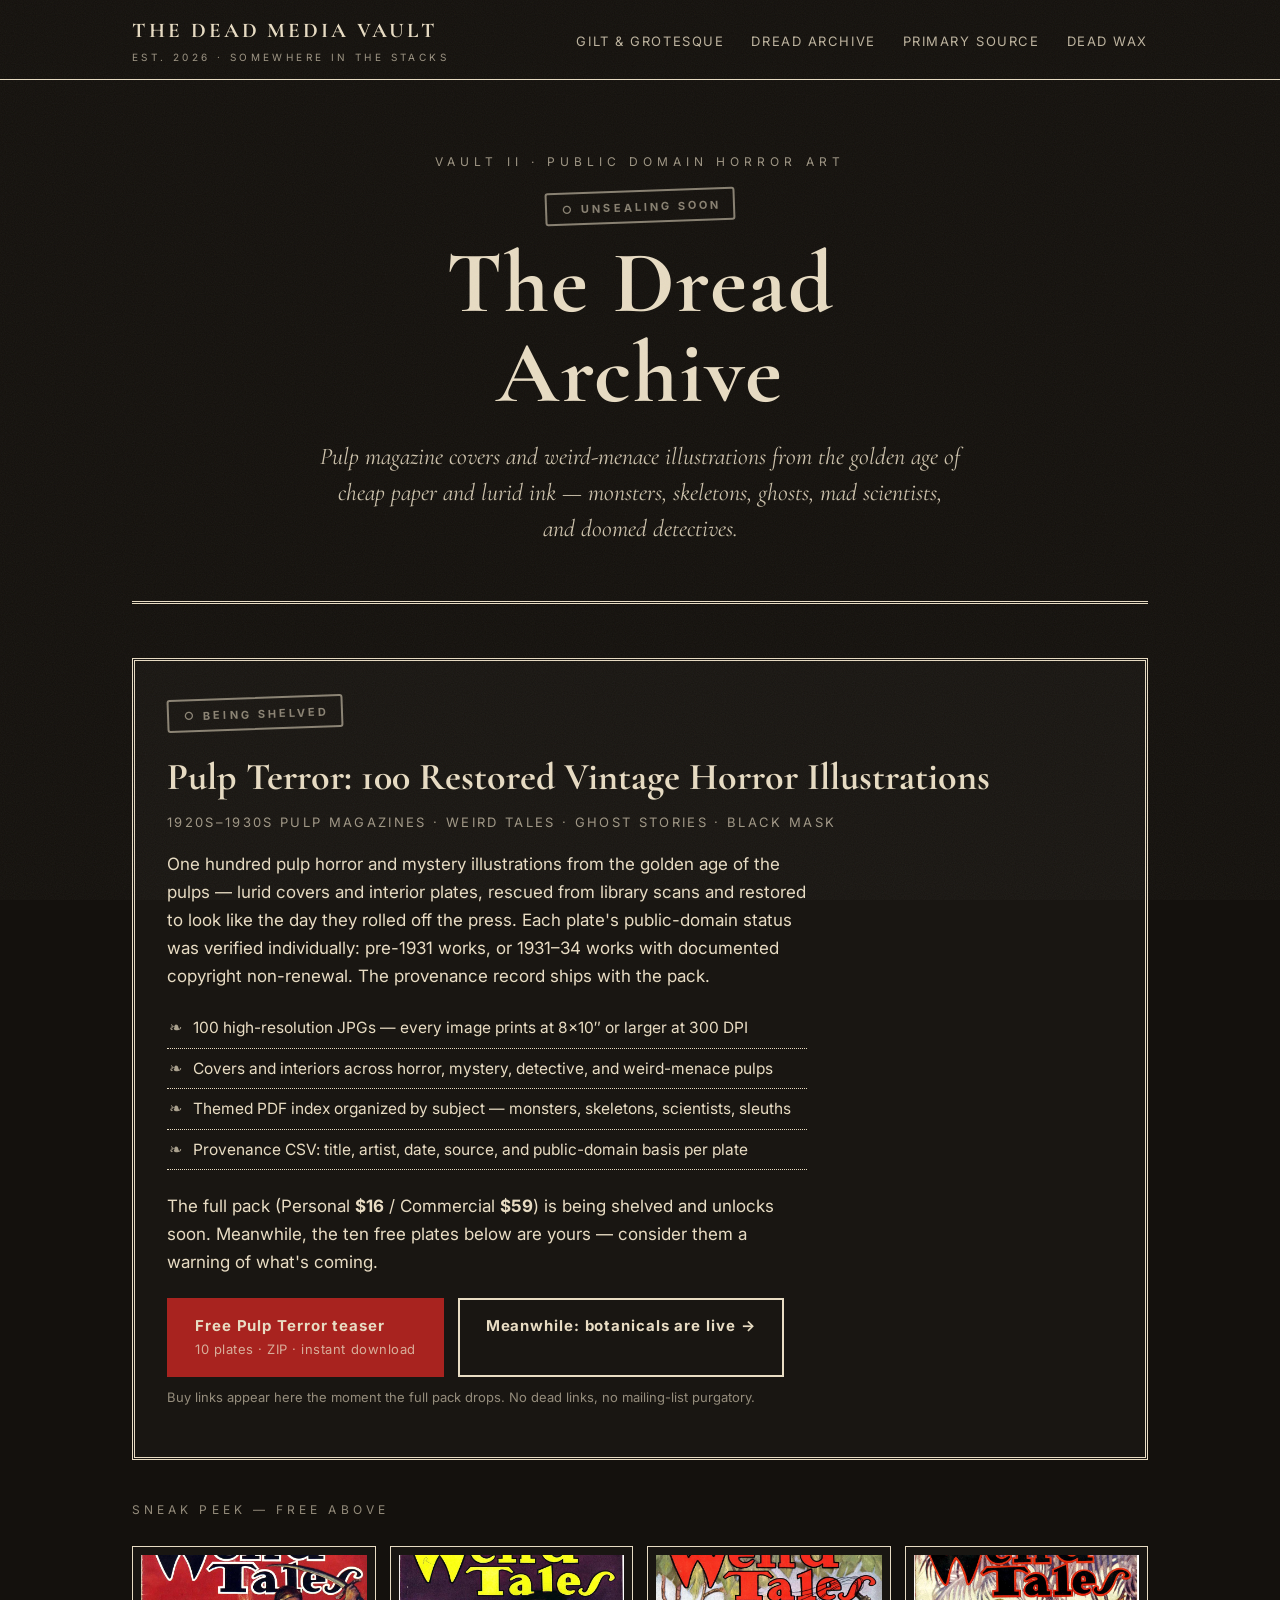
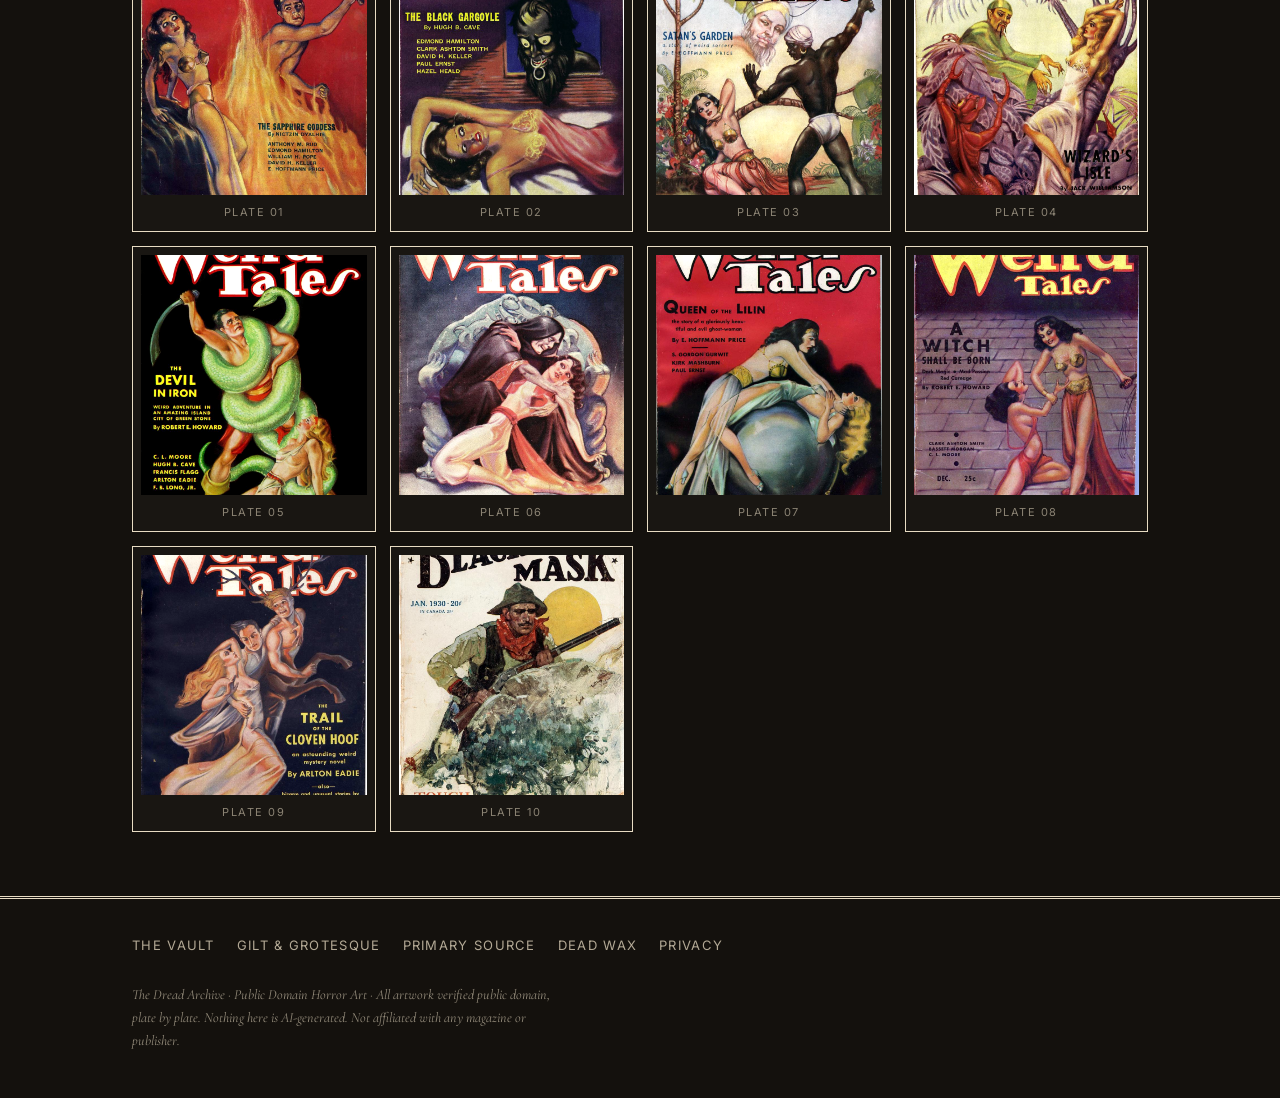
==== brands/dread-archive.html @ 26719e82 "Dead Media Vault site: home, 4 brand vaults, 40-plate gallery, teaser zips, SEO articles, podcast fe" ====
<!DOCTYPE html>
<html lang="en">
<head>
<meta charset="utf-8">
<meta name="viewport" content="width=device-width, initial-scale=1">
<title>The Dread Archive — Public Domain Horror Art · The Dead Media Vault</title>
<meta name="description" content="The Dread Archive: restored pulp horror illustrations — Weird Tales covers, monsters, skeletons, mad scientists. 100-plate packs, free teaser plates. Public domain, verified plate by plate.">
<link rel="preconnect" href="https://fonts.googleapis.com">
<link rel="preconnect" href="https://fonts.gstatic.com" crossorigin>
<link href="https://fonts.googleapis.com/css2?family=Cormorant+Garamond:ital,wght@0,500;0,600;0,700;1,500;1,600&family=Inter:wght@400;600;700&display=swap" rel="stylesheet">
<link rel="stylesheet" href="../assets/css/style.css">
</head>
<body class="brand-dread">

<header class="topbar">
  <div class="wrap">
    <a class="wordmark" href="../index.html">The Dead Media Vault<small>est. 2026 · somewhere in the stacks</small></a>
    <nav class="nav">
      <a href="gilt-grotesque.html">Gilt &amp; Grotesque</a>
      <a href="dread-archive.html">Dread Archive</a>
      <a href="primary-source.html">Primary Source</a>
      <a href="dead-wax-society.html">Dead Wax</a>
    </nav>
  </div>
</header>

<main class="wrap">

  <section class="hero">
    <div class="eyebrow">Vault II · Public Domain Horror Art</div>
    <div class="stamp soon">○ Unsealing soon</div>
    <h1>The Dread<br>Archive</h1>
    <p class="lede">Pulp magazine covers and weird-menace illustrations from the golden age of cheap paper and lurid ink — monsters, skeletons, ghosts, mad scientists, and doomed detectives.</p>
  </section>

  <section class="section">
    <div class="product">
      <div class="stamp soon">○ Being shelved</div>
      <h3>Pulp Terror: 100 Restored Vintage Horror Illustrations</h3>
      <div class="meta">1920s–1930s pulp magazines · Weird Tales · Ghost Stories · Black Mask</div>
      <p>One hundred pulp horror and mystery illustrations from the golden age of the pulps — lurid covers and interior plates, rescued from library scans and restored to look like the day they rolled off the press. Each plate's public-domain status was verified individually: pre-1931 works, or 1931–34 works with documented copyright non-renewal. The provenance record ships with the pack.</p>
      <ul class="includes">
        <li>100 high-resolution JPGs — every image prints at 8×10&Prime; or larger at 300 DPI</li>
        <li>Covers and interiors across horror, mystery, detective, and weird-menace pulps</li>
        <li>Themed PDF index organized by subject — monsters, skeletons, scientists, sleuths</li>
        <li>Provenance CSV: title, artist, date, source, and public-domain basis per plate</li>
      </ul>
      <p>The full pack (Personal <strong>$16</strong> / Commercial <strong>$59</strong>) is being shelved and unlocks soon. Meanwhile, the ten free plates below are yours — consider them a warning of what's coming.</p>
      <div class="btn-row">
        <a class="btn solid" href="../assets/downloads/pulp-terror-100-10-teaser.zip">Free Pulp Terror teaser <span class="price">10 plates · ZIP · instant download</span></a>
        <a class="btn" href="gilt-grotesque.html">Meanwhile: botanicals are live →</a>
      </div>
      <p class="btn-note">Buy links appear here the moment the full pack drops. No dead links, no mailing-list purgatory.</p>
    </div>

    <div class="kicker">Sneak peek — free above</div>
    <div class="gallery">
      <figure><img src="../assets/img/gallery/pulp/teaser-01.jpg" alt="Restored pulp horror illustration" loading="lazy"><figcaption>Plate 01</figcaption></figure>
      <figure><img src="../assets/img/gallery/pulp/teaser-02.jpg" alt="Restored pulp horror illustration" loading="lazy"><figcaption>Plate 02</figcaption></figure>
      <figure><img src="../assets/img/gallery/pulp/teaser-03.jpg" alt="Restored pulp horror illustration" loading="lazy"><figcaption>Plate 03</figcaption></figure>
      <figure><img src="../assets/img/gallery/pulp/teaser-04.jpg" alt="Restored pulp horror illustration" loading="lazy"><figcaption>Plate 04</figcaption></figure>
      <figure><img src="../assets/img/gallery/pulp/teaser-05.jpg" alt="Restored pulp horror illustration" loading="lazy"><figcaption>Plate 05</figcaption></figure>
      <figure><img src="../assets/img/gallery/pulp/teaser-06.jpg" alt="Restored pulp horror illustration" loading="lazy"><figcaption>Plate 06</figcaption></figure>
      <figure><img src="../assets/img/gallery/pulp/teaser-07.jpg" alt="Restored pulp horror illustration" loading="lazy"><figcaption>Plate 07</figcaption></figure>
      <figure><img src="../assets/img/gallery/pulp/teaser-08.jpg" alt="Restored pulp horror illustration" loading="lazy"><figcaption>Plate 08</figcaption></figure>
      <figure><img src="../assets/img/gallery/pulp/teaser-09.jpg" alt="Restored pulp horror illustration" loading="lazy"><figcaption>Plate 09</figcaption></figure>
      <figure><img src="../assets/img/gallery/pulp/teaser-10.jpg" alt="Restored pulp horror illustration" loading="lazy"><figcaption>Plate 10</figcaption></figure>
    </div>
  </section>

</main>

<footer>
  <div class="wrap">
    <nav>
      <a href="../index.html">The Vault</a>
      <a href="gilt-grotesque.html">Gilt &amp; Grotesque</a>
      <a href="primary-source.html">Primary Source</a>
      <a href="dead-wax-society.html">Dead Wax</a>
      <a href="../privacy.html">Privacy</a>
    </nav>
    <p class="colophon">The Dread Archive · Public Domain Horror Art · All artwork verified public domain, plate by plate. Nothing here is AI-generated. Not affiliated with any magazine or publisher.</p>
  </div>
</footer>

</body>
</html>
---- assets/css/style.css ----
/* ============================================================
   THE DEAD MEDIA VAULT — shared stylesheet
   Worn, analog, human. No gradients on wordmarks, no SaaS shine.
   Per-brand accents switch via body class:
   .brand-gilt / .brand-dread / .brand-source / .brand-wax / home (vault)
   ============================================================ */

:root {
  --ink: #14110d;
  --bone: #e8dcc3;
  --newsprint: #2a2118;
  --brass: #b08d3e;
  --brass-hi: #d9b36a;
  --blood: #a8231f;
  --amber: #d9a441;
  --botanical: #1e3a2b;
  --cream: #f3ead3;
  --parchment: #efe3c8;
  --sepia-ink: #2a2118;
  --wax-black: #0e0c0a;
  --serif: "Cormorant Garamond", Georgia, "Palatino Linotype", "Times New Roman", serif;
  --sans: "Inter", -apple-system, "Segoe UI", Helvetica, Arial, sans-serif;
}

* { box-sizing: border-box; margin: 0; padding: 0; }

html { -webkit-text-size-adjust: 100%; }

body {
  font-family: var(--sans);
  background: var(--ink);
  color: var(--bone);
  line-height: 1.65;
  font-size: 17px;
  min-height: 100vh;
}

/* ---- film grain over everything: the analog tax ---- */
body::before {
  content: "";
  position: fixed;
  inset: 0;
  pointer-events: none;
  z-index: 50;
  opacity: .055;
  background-image: url("data:image/svg+xml,%3Csvg xmlns='http://www.w3.org/2000/svg' width='240' height='240'%3E%3Cfilter id='n'%3E%3CfeTurbulence type='fractalNoise' baseFrequency='0.9' numOctaves='2'/%3E%3C/filter%3E%3Crect width='240' height='240' filter='url(%23n)'/%3E%3C/svg%3E");
}

/* ---- per-brand surfaces ---- */
body.brand-gilt   { background: var(--cream); color: var(--ink); }
body.brand-source { background: var(--parchment); color: var(--sepia-ink); }
body.brand-wax    { background: var(--wax-black); color: var(--bone); }
/* dread + home keep the ink default */

.wrap { max-width: 1060px; margin: 0 auto; padding: 0 22px; }

/* ---- top bar ---- */
.topbar {
  border-bottom: 1px solid currentColor;
  opacity: 1;
}
.topbar .wrap {
  display: flex; align-items: center; justify-content: space-between;
  padding-top: 14px; padding-bottom: 14px;
}
.wordmark {
  font-family: var(--serif);
  font-weight: 700;
  font-size: 21px;
  letter-spacing: .14em;
  text-transform: uppercase;
  text-decoration: none;
  color: inherit;
}
.wordmark small {
  display: block;
  font-family: var(--sans);
  font-weight: 400;
  font-size: 10px;
  letter-spacing: .34em;
  opacity: .65;
}
.nav a {
  color: inherit;
  text-decoration: none;
  font-size: 13px;
  letter-spacing: .12em;
  text-transform: uppercase;
  margin-left: 22px;
  opacity: .8;
}
.nav a:hover { opacity: 1; text-decoration: underline; text-underline-offset: 4px; }

/* ---- hero ---- */
.hero {
  padding: 72px 0 54px;
  text-align: center;
  border-bottom: 3px double currentColor;
  margin-bottom: 54px;
}
.eyebrow {
  font-size: 12px;
  letter-spacing: .42em;
  text-transform: uppercase;
  opacity: .65;
  margin-bottom: 18px;
}
.hero h1 {
  font-family: var(--serif);
  font-weight: 700;
  font-size: clamp(44px, 8vw, 88px);
  line-height: 1.02;
  letter-spacing: .02em;
  margin-bottom: 20px;
}
.hero .lede {
  font-family: var(--serif);
  font-size: clamp(19px, 2.6vw, 24px);
  font-style: italic;
  max-width: 640px;
  margin: 0 auto;
  opacity: .88;
  line-height: 1.5;
}

/* ---- stamp badges ---- */
.stamp {
  display: inline-block;
  font-size: 11px;
  font-weight: 700;
  letter-spacing: .28em;
  text-transform: uppercase;
  border: 2px solid currentColor;
  border-radius: 3px;
  padding: 6px 12px 5px 15px;
  transform: rotate(-2deg);
  margin-bottom: 16px;
  opacity: .9;
}
.stamp.live   { color: var(--brass-hi); }
body.brand-gilt .stamp.live { color: #7a5f22; }
.stamp.soon   { opacity: .55; }

/* ---- brand cards (home) ---- */
.brand-grid {
  display: grid;
  grid-template-columns: repeat(auto-fit, minmax(240px, 1fr));
  gap: 22px;
  margin: 0 0 64px;
}
.brand-card {
  border: 1px solid currentColor;
  padding: 30px 26px;
  text-decoration: none;
  color: inherit;
  display: block;
  position: relative;
  transition: transform .18s ease;
  background: rgba(255,255,255,.015);
}
.brand-card:hover { transform: translateY(-4px); }
.brand-card h2 {
  font-family: var(--serif);
  font-size: 30px;
  line-height: 1.1;
  margin-bottom: 6px;
}
.brand-card .sub {
  font-size: 11px;
  letter-spacing: .3em;
  text-transform: uppercase;
  opacity: .6;
  margin-bottom: 14px;
}
.brand-card p { font-size: 15px; opacity: .85; margin-bottom: 16px; }
.brand-card .status {
  font-size: 12px;
  font-weight: 700;
  letter-spacing: .22em;
  text-transform: uppercase;
}
.status.open { color: var(--brass-hi); }
body.brand-gilt .status.open { color: #7a5f22; }
.status.soon { opacity: .5; }

/* ---- sections ---- */
.section { margin-bottom: 64px; }
.section h2 {
  font-family: var(--serif);
  font-size: clamp(30px, 4.5vw, 44px);
  margin-bottom: 8px;
  letter-spacing: .01em;
}
.section .kicker {
  font-size: 12px;
  letter-spacing: .34em;
  text-transform: uppercase;
  opacity: .6;
  margin-bottom: 20px;
}
.prose { max-width: 680px; }
.prose p { margin-bottom: 1.1em; }
.prose p strong { font-weight: 700; }

/* ---- product panel ---- */
.product {
  border: 3px double currentColor;
  padding: 36px 32px;
  margin-bottom: 40px;
  background: rgba(255,255,255,.02);
}
body.brand-gilt .product { background: rgba(30,58,43,.05); }
.product h3 {
  font-family: var(--serif);
  font-size: clamp(26px, 4vw, 38px);
  margin-bottom: 4px;
}
.product .meta {
  font-size: 13px;
  letter-spacing: .18em;
  text-transform: uppercase;
  opacity: .65;
  margin-bottom: 16px;
}
.product p { max-width: 640px; margin-bottom: 1em; }
.includes { margin: 18px 0 22px 0; padding-left: 0; list-style: none; max-width: 640px; }
.includes li {
  padding: 7px 0 7px 26px;
  position: relative;
  font-size: 15.5px;
  border-bottom: 1px dotted currentColor;
}
.includes li::before {
  content: "❧";
  position: absolute;
  left: 2px;
  opacity: .7;
}

/* ---- buttons ---- */
.btn-row { display: flex; flex-wrap: wrap; gap: 14px; margin-top: 22px; }
.btn {
  display: inline-block;
  font-family: var(--sans);
  font-weight: 700;
  font-size: 15px;
  letter-spacing: .06em;
  text-decoration: none;
  padding: 14px 26px;
  border: 2px solid currentColor;
  color: inherit;
  background: transparent;
  cursor: pointer;
  transition: background .15s ease, color .15s ease;
}
.btn:hover { background: var(--brass); border-color: var(--brass); color: #14110d; }
.btn.solid { background: var(--brass); border-color: var(--brass); color: #14110d; }
.btn.solid:hover { background: var(--brass-hi); border-color: var(--brass-hi); }
body.brand-dread .btn.solid { background: var(--blood); border-color: var(--blood); color: var(--bone); }
body.brand-dread .btn.solid:hover { background: #c22f2a; border-color: #c22f2a; }
body.brand-dread .btn:hover { background: var(--blood); border-color: var(--blood); color: var(--bone); }
body.brand-wax .btn.solid { background: var(--amber); border-color: var(--amber); color: #14110d; }
body.brand-wax .btn.solid:hover { background: #eab95c; border-color: #eab95c; }
.btn .price { font-weight: 400; opacity: .75; font-size: 13px; display: block; letter-spacing: .04em; }
.btn-note { font-size: 13px; opacity: .6; margin-top: 10px; }

/* ---- gallery ---- */
.gallery {
  display: grid;
  grid-template-columns: repeat(auto-fill, minmax(200px, 1fr));
  gap: 14px;
  margin: 26px 0 10px;
}
.gallery figure {
  border: 1px solid currentColor;
  padding: 8px;
  background: rgba(255,255,255,.02);
  margin: 0;
}
.gallery img {
  width: 100%;
  height: 240px;
  object-fit: cover;
  display: block;
  filter: sepia(.08) contrast(1.02);
}
.gallery figcaption {
  font-size: 11px;
  letter-spacing: .14em;
  text-transform: uppercase;
  opacity: .55;
  padding: 8px 2px 2px;
  text-align: center;
}

/* ---- honesty strip ---- */
.honesty {
  border-top: 1px solid currentColor;
  border-bottom: 1px solid currentColor;
  padding: 26px 0;
  margin-bottom: 64px;
  font-family: var(--serif);
  font-size: 19px;
  font-style: italic;
  text-align: center;
  opacity: .9;
}

/* ---- how it works ---- */
.steps { display: grid; grid-template-columns: repeat(auto-fit, minmax(220px, 1fr)); gap: 26px; }
.step .n {
  font-family: var(--serif);
  font-size: 44px;
  opacity: .35;
  line-height: 1;
}
.step h3 { font-family: var(--serif); font-size: 22px; margin: 8px 0 6px; }
.step p { font-size: 15px; opacity: .85; }

/* ---- footer ---- */
footer {
  border-top: 3px double currentColor;
  margin-top: 40px;
  padding: 34px 0 46px;
  font-size: 14px;
}
footer .wrap { display: flex; flex-wrap: wrap; gap: 26px; justify-content: space-between; align-items: flex-start; }
footer nav a { color: inherit; text-decoration: none; margin-right: 18px; font-size: 13px; letter-spacing: .1em; text-transform: uppercase; opacity: .75; }
footer nav a:hover { opacity: 1; text-decoration: underline; text-underline-offset: 4px; }
footer .colophon { opacity: .6; font-style: italic; font-family: var(--serif); max-width: 420px; }

/* ---- privacy ---- */
.privacy h2 { font-family: var(--serif); font-size: 30px; margin: 26px 0 10px; }
.privacy p, .privacy li { max-width: 680px; margin-bottom: 1em; font-size: 16px; }
.privacy ul { padding-left: 22px; }

@media (max-width: 640px) {
  .nav a { margin-left: 14px; }
  .product { padding: 26px 20px; }
  .gallery img { height: 200px; }
}
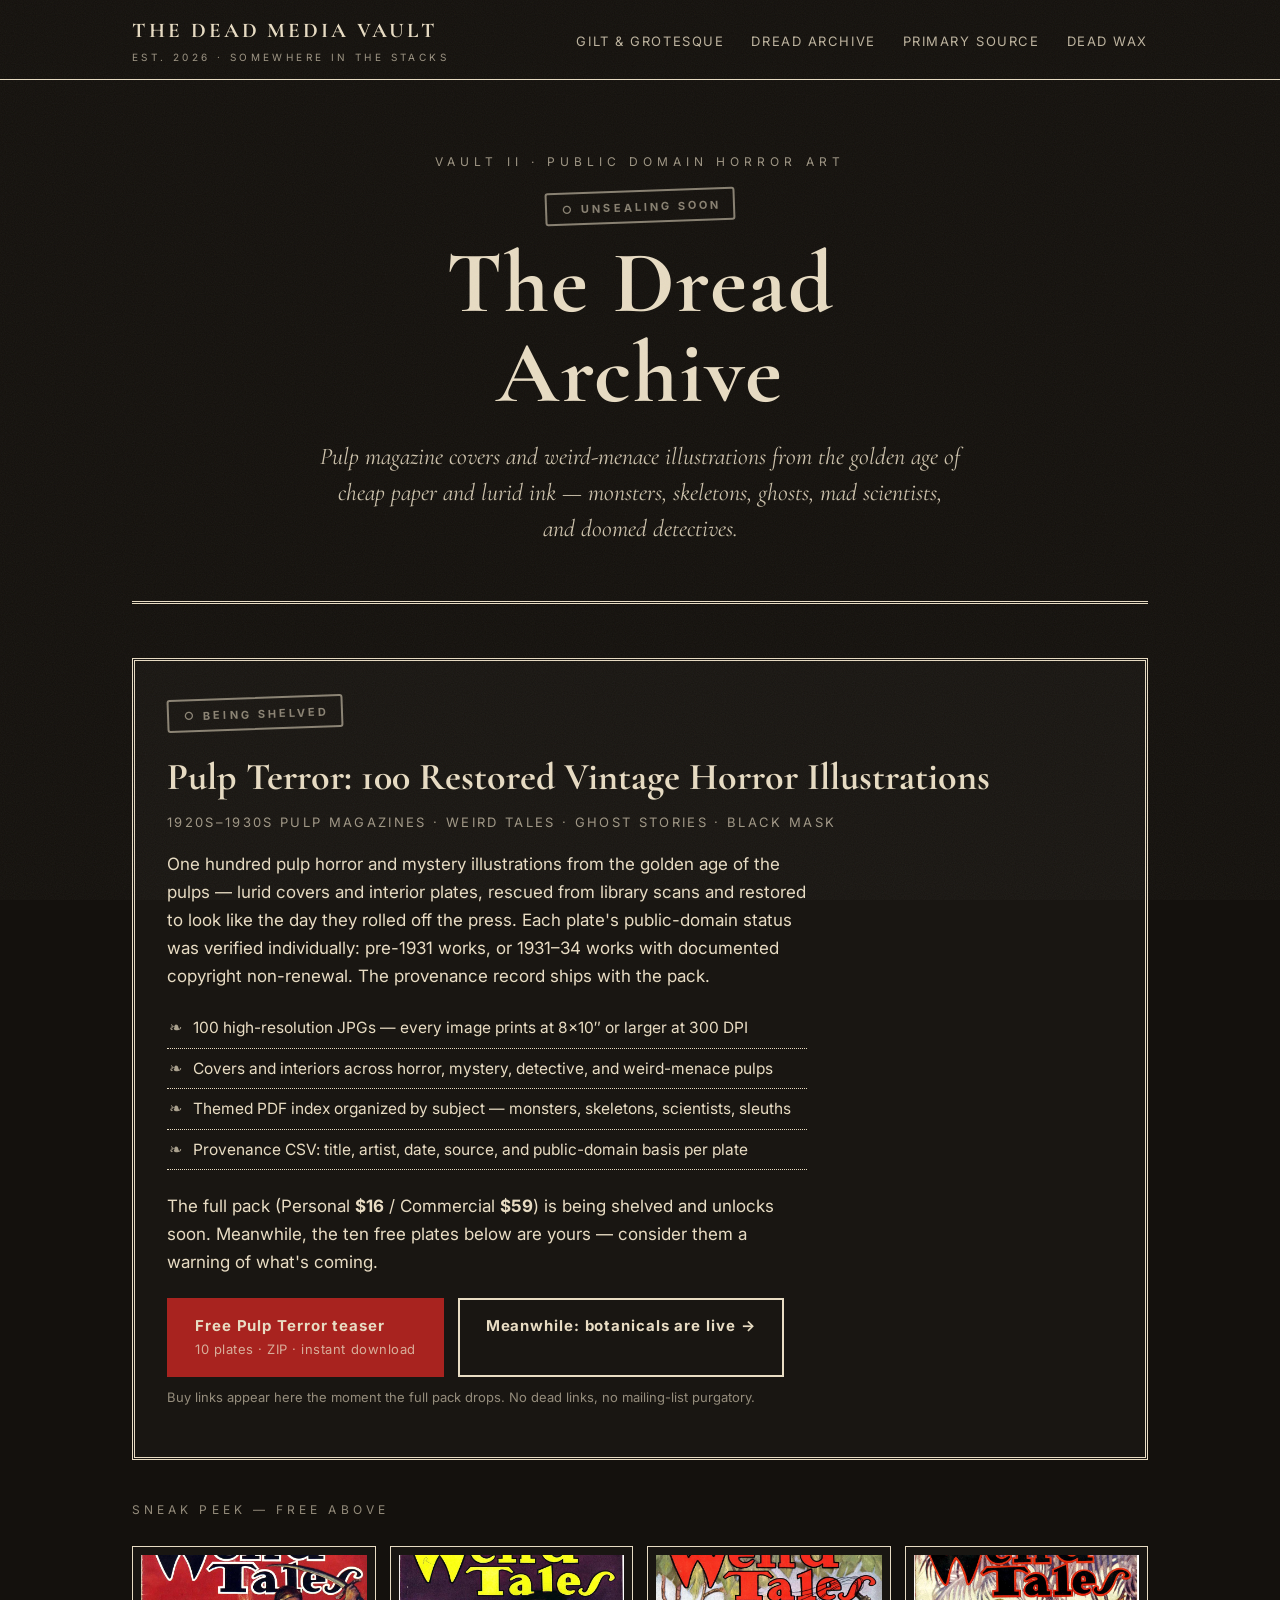
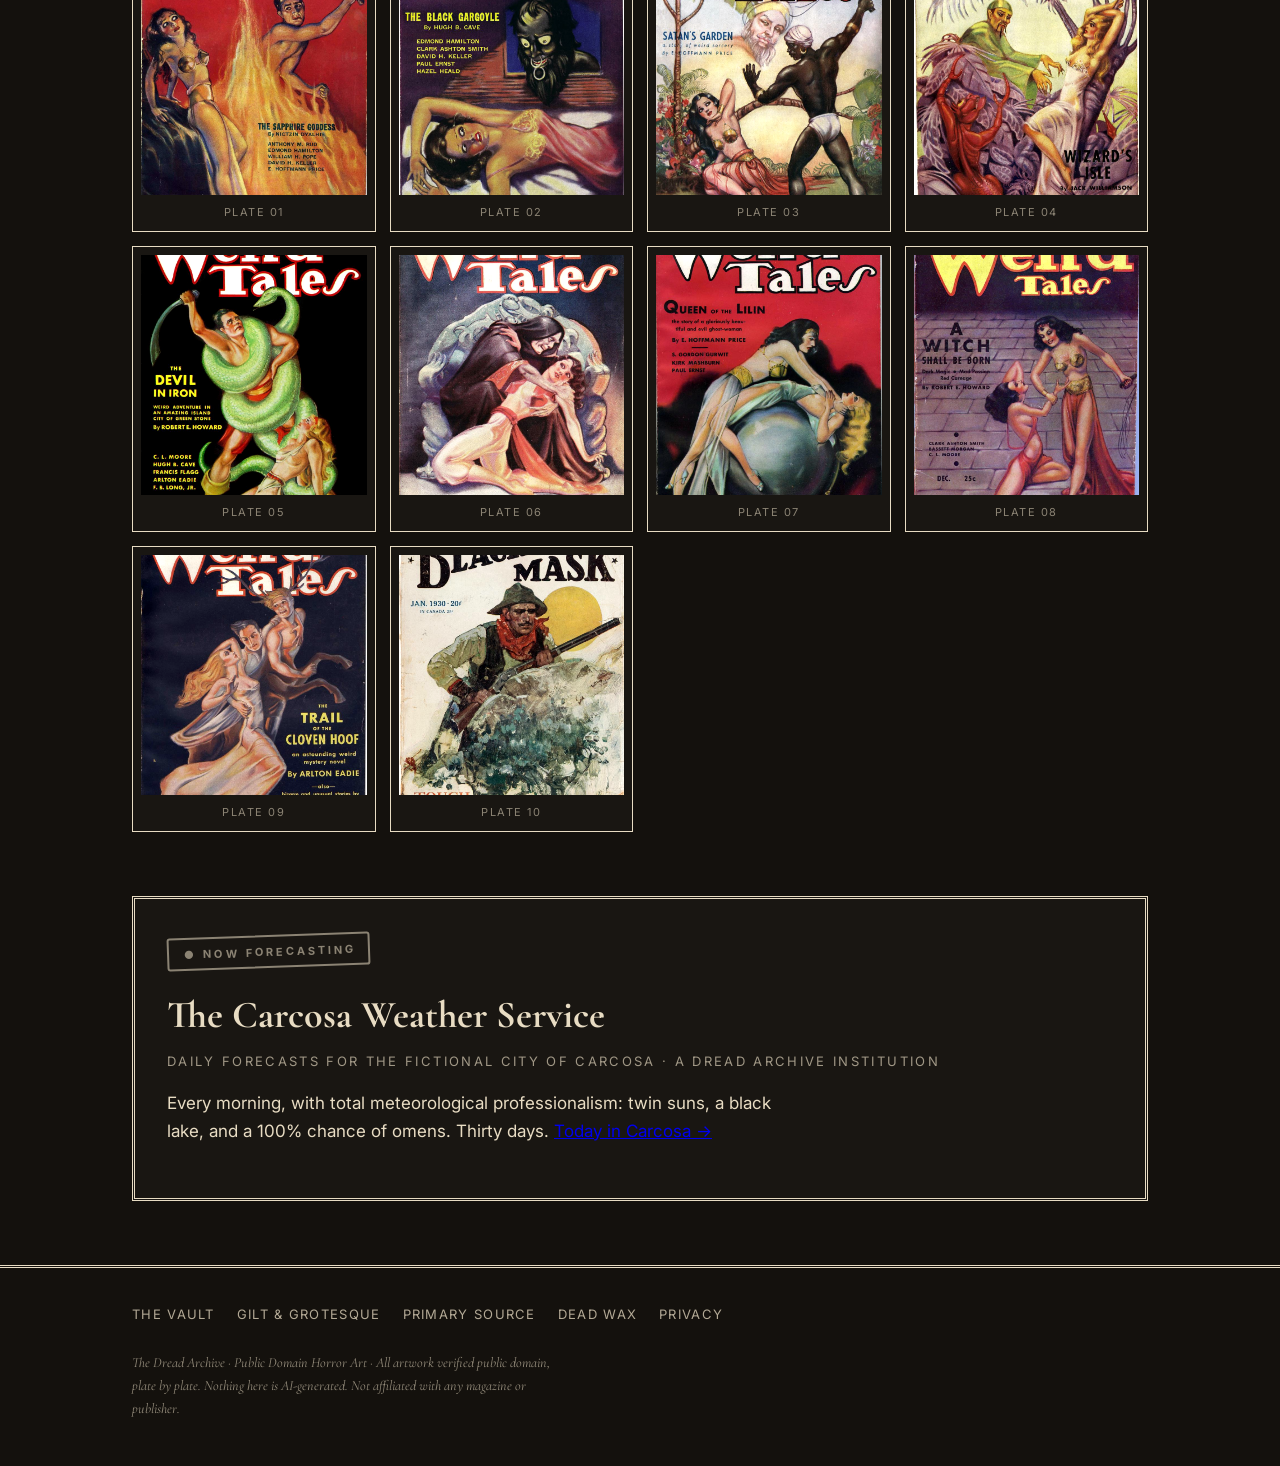
==== commit e84e8fa6: "Add Carcosa Weather Service 'Now forecasting' section" ====
--- a/brands/dread-archive.html
+++ b/brands/dread-archive.html
@@ -68,6 +68,15 @@
     </div>
   </section>
 
+  <section class="section">
+    <div class="product">
+      <div class="stamp soon">● Now forecasting</div>
+      <h3>The Carcosa Weather Service</h3>
+      <div class="meta">Daily forecasts for the fictional city of Carcosa · a Dread Archive institution</div>
+      <p>Every morning, with total meteorological professionalism: twin suns, a black lake, and a 100% chance of omens. Thirty days. <a href="https://carcosa-weather.surge.sh">Today in Carcosa →</a></p>
+    </div>
+  </section>
+
 </main>
 
 <footer>
